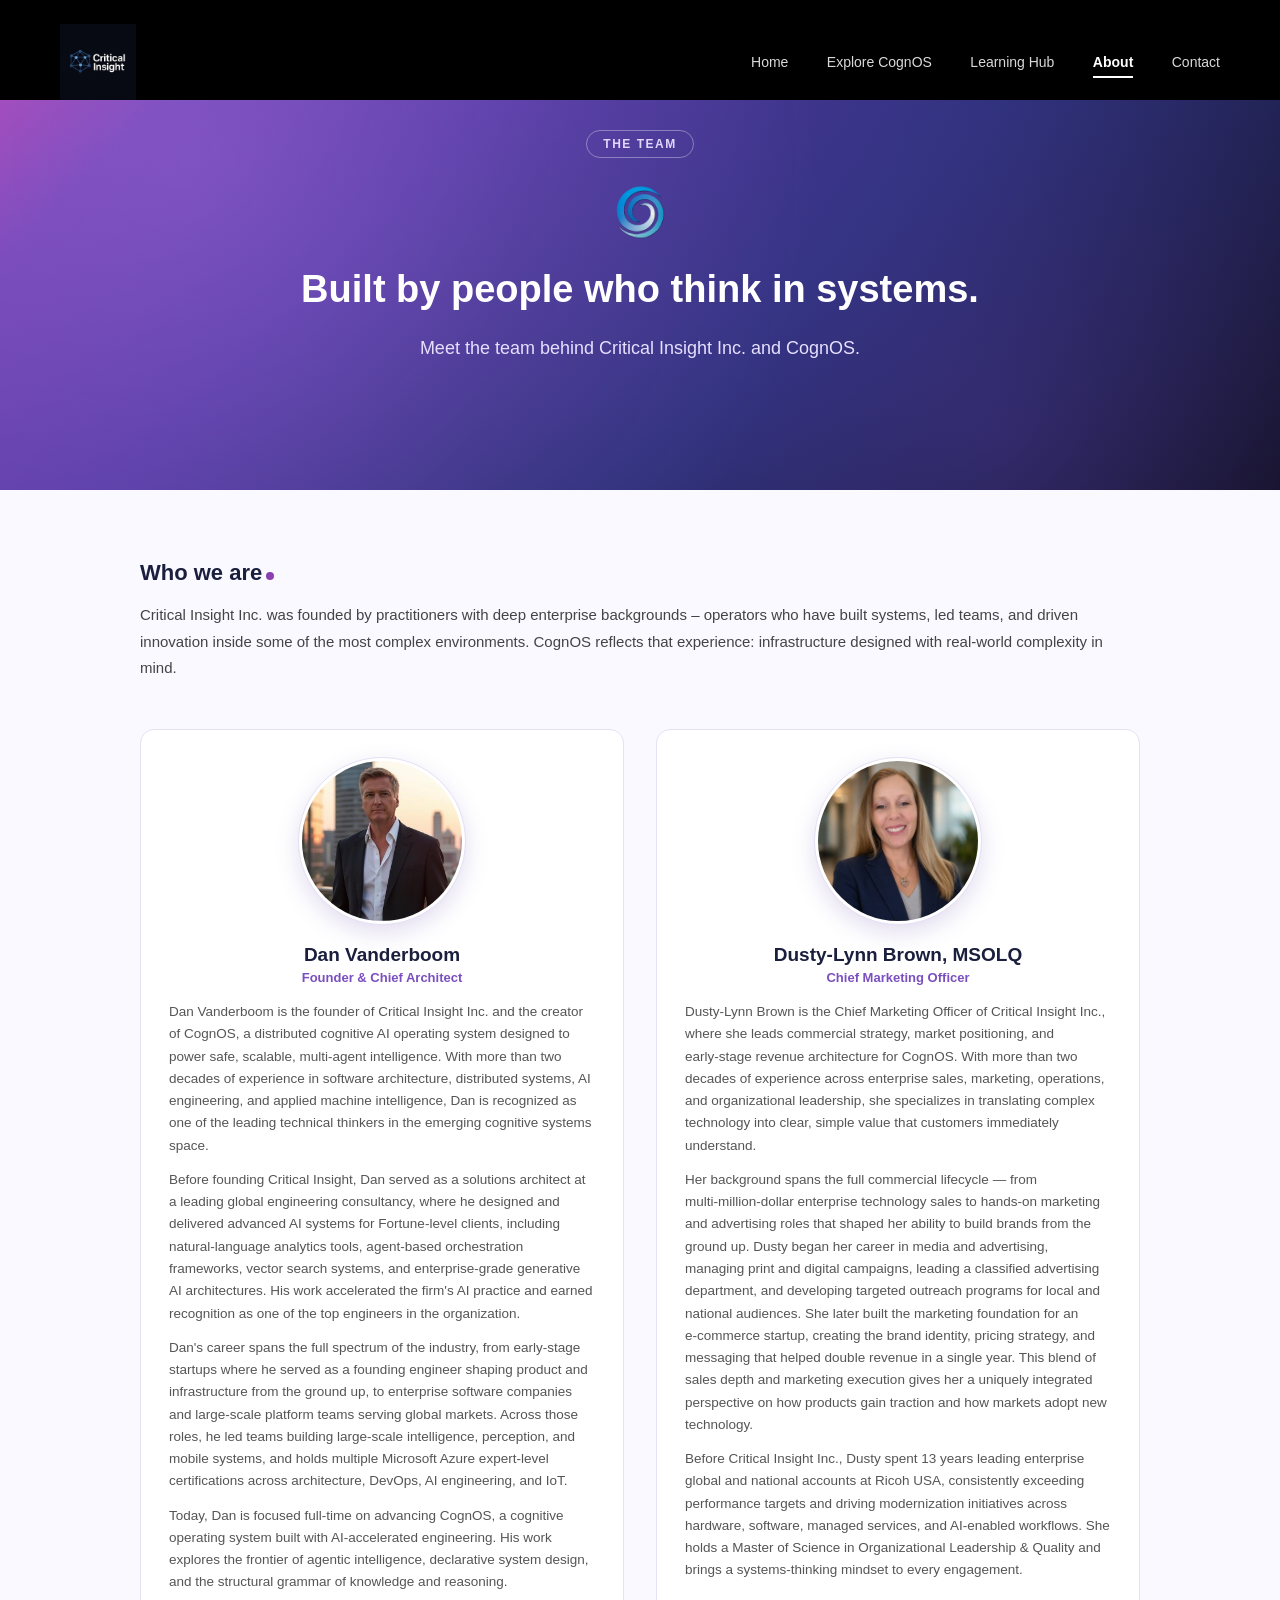
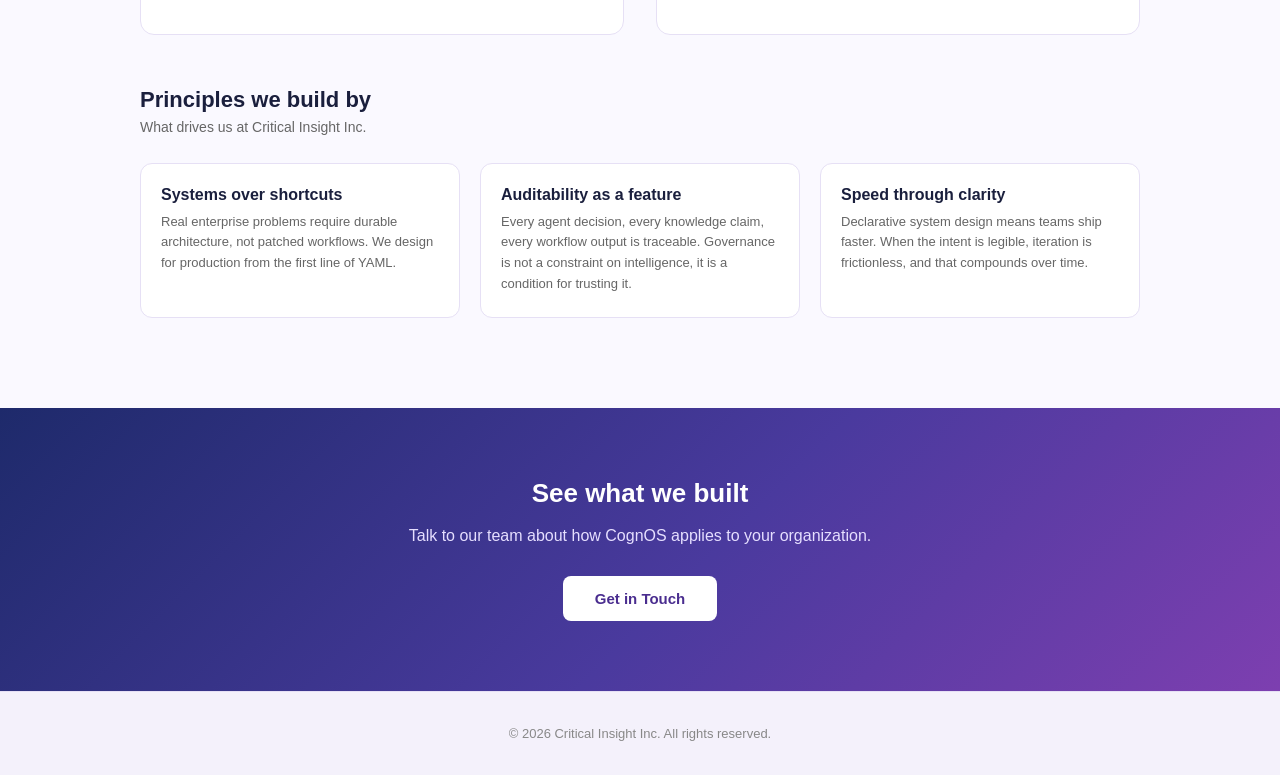
==== about.html @ 3f6e268c "Update about.html" ====
<!DOCTYPE html>
<html>
<head>
  <!-- Google tag (gtag.js) -->
<script async src="https://www.googletagmanager.com/gtag/js?id=G-FMWPZR3SEM"></script>
<script>
  window.dataLayer = window.dataLayer || [];
  function gtag(){dataLayer.push(arguments);}
  gtag('js', new Date());
  gtag('config', 'G-FMWPZR3SEM');
</script>
<meta charset="UTF-8">
<meta name="viewport" content="width=device-width, initial-scale=1.0">
<title>About Us | Critical Insight Inc.</title>
<meta name="description" content="Meet the team behind Critical Insight Inc. and CognOS, the operating system for governed, agentic AI." />
<link rel="canonical" href="https://www.criticalinsight.ai/about.html" />
<meta property="og:title" content="About Us | Critical Insight Inc." />
<meta property="og:description" content="Meet the team behind Critical Insight Inc. and CognOS, the operating system for governed, agentic AI." />
<meta property="og:type" content="website" />
<meta property="og:url" content="https://www.criticalinsight.ai/about.html" />
<meta name="twitter:card" content="summary_large_image" />
<meta property="og:image" content="https://www.criticalinsight.ai/og-image.jpg" />
<meta name="twitter:image" content="https://www.criticalinsight.ai/og-image.jpg" />
<link rel="stylesheet" href="styles.css" />
  <style>
  .hero {
    position: relative;
    padding: 30px 60px 90px;
    background: linear-gradient(135deg, #9a3fae 0%, #6a3fae 10%, #5138a0 30%, #2a2f75 60%, #0d0d1a 100%);
    overflow: hidden;
    color: #fff;
    text-align: center;
  }
  h1 { font-size:38px; line-height:1.25; font-weight:600; max-width:780px; margin:0 auto 20px; position:relative; }
  p.sub { font-size:18px; color:#e6dfff; max-width:620px; margin:0 auto 38px; line-height:1.6; position:relative; }
  @media (max-width: 900px) { .team-grid { grid-template-columns:1fr; } }
  @media (max-width: 900px) { .module-grid { grid-template-columns:1fr; } }
  @media (max-width: 700px) {
    .nav { padding:18px 20px; position:relative; }
    .nav-toggle { display:block; }
    .nav-links {
      display:none; position:absolute; top:56px; left:20px; right:20px;
      background:#1c1440; border:1px solid rgba(255,255,255,0.15); border-radius:10px;
      padding:8px 0; flex-direction:column; z-index:10;
    }
    .nav-links.open { display:flex; }
    .nav-links > a { margin:0; padding:12px 20px; border-bottom:1px solid rgba(255,255,255,0.08); }
    .nav-links > a:last-child { border-bottom:none; }
    .nav-item { display:block; margin-left:0; }
    .nav-item > a { display:block; padding:12px 20px; border-bottom:1px solid rgba(255,255,255,0.08); }
    .nav-dropdown { display:block !important; position:static; margin-top:0; border:none; border-radius:0; background:rgba(255,255,255,0.05); padding:0; }
    .nav-dropdown a { padding-left:36px; font-size:13px; border-bottom:1px solid rgba(255,255,255,0.05); }
    .hero { padding:20px 24px 56px; }
    h1 { font-size:24px; }
    p.sub { font-size:15px; }
    .cards-section { padding:44px 24px; }
    .platform-card { flex-direction:column; align-items:flex-start; }
    .cards-grid { flex-direction:column; }
  }
  </style>
</head>
<body>
  <div class="hero-wrap">
  <div class="nav-strip">
    <div class="nav">
      <div class="nav-left">
        <img src="[data-uri]" alt="Critical Insight Inc.">
      </div>
      <div class="nav-links" id="navLinks">
        <a href="index.html">Home</a>
        <div class="nav-item">
          <a href="CognOS.html">Explore CognOS</a>
          <div class="nav-dropdown">
            <a href="explore_cognos_platform.html">Platform</a>
            <a href="explore_cognos_domains.html">Domains</a>
            <a href="explore_cognos_industries.html">Industries</a>
          </div>
        </div>
        <a href="learning-hub.html">Learning Hub</a>
        <a href="about.html" class="active">About</a>
        <a href="contact.html">Contact</a>
      </div>
      <button class="nav-toggle" id="navToggle" aria-label="Toggle menu">
        <span></span><span></span><span></span>
      </button>
    </div>
  </div>
  <div class="hero">
    <span class="eyebrow">THE TEAM</span>
    <div class="cognos-lockup">
      <img src="[data-uri]" alt="CognOS" >
    </div>
    <h1>Built by people who think in systems.</h1>
    <p class="sub">Meet the team behind Critical Insight Inc. and CognOS.</p>
  </div>
  </div>

  <div class="cards-section">
    <div class="cards-wrap">
      <h2 style="font-size:22px;color:#1a1f3d;margin:0 0 16px;">Who we are<span class="accent-dot"></span></h2>
      <p style="font-size:15px;color:#444;line-height:1.75;margin:0 0 48px;">Critical Insight Inc. was founded by practitioners with deep enterprise backgrounds – operators who have built systems, led teams, and driven innovation inside some of the most complex environments. CognOS reflects that experience: infrastructure designed with real‑world complexity in mind.</p>

      <div class="team-grid">
        <div class="team-card">
          <img class="team-photo" src="[data-uri]" alt="Dan Vanderboom">
          <div class="team-info">
            <h3>Dan Vanderboom</h3>
            <p class="team-role">Founder &amp; Chief Architect</p>
            <p class="team-bio">Dan Vanderboom is the founder of Critical Insight Inc. and the creator of CognOS, a distributed cognitive AI operating system designed to power safe, scalable, multi-agent intelligence. With more than two decades of experience in software architecture, distributed systems, AI engineering, and applied machine intelligence, Dan is recognized as one of the leading technical thinkers in the emerging cognitive systems space.</p>
            <p class="team-bio">Before founding Critical Insight, Dan served as a solutions architect at a leading global engineering consultancy, where he designed and delivered advanced AI systems for Fortune-level clients, including natural-language analytics tools, agent-based orchestration frameworks, vector search systems, and enterprise-grade generative AI architectures. His work accelerated the firm's AI practice and earned recognition as one of the top engineers in the organization.</p>
            <p class="team-bio">Dan's career spans the full spectrum of the industry, from early-stage startups where he served as a founding engineer shaping product and infrastructure from the ground up, to enterprise software companies and large-scale platform teams serving global markets. Across those roles, he led teams building large-scale intelligence, perception, and mobile systems, and holds multiple Microsoft Azure expert-level certifications across architecture, DevOps, AI engineering, and IoT.</p>
            <p class="team-bio">Today, Dan is focused full-time on advancing CognOS, a cognitive operating system built with AI-accelerated engineering. His work explores the frontier of agentic intelligence, declarative system design, and the structural grammar of knowledge and reasoning.</p>
          </div>
        </div>
        <div class="team-card">
          <img class="team-photo" src="[data-uri]" alt="Dusty-Lynn Brown">
          <div class="team-info">
            <h3>Dusty-Lynn Brown, MSOLQ</h3>
            <p class="team-role">Chief Marketing Officer</p>
            <p class="team-bio">Dusty&#8209;Lynn Brown is the Chief Marketing Officer of Critical Insight Inc., where she leads commercial strategy, market positioning, and early&#8209;stage revenue architecture for CognOS. With more than two decades of experience across enterprise sales, marketing, operations, and organizational leadership, she specializes in translating complex technology into clear, simple value that customers immediately understand.</p>
            <p class="team-bio">Her background spans the full commercial lifecycle — from multi&#8209;million&#8209;dollar enterprise technology sales to hands-on marketing and advertising roles that shaped her ability to build brands from the ground up. Dusty began her career in media and advertising, managing print and digital campaigns, leading a classified advertising department, and developing targeted outreach programs for local and national audiences. She later built the marketing foundation for an e&#8209;commerce startup, creating the brand identity, pricing strategy, and messaging that helped double revenue in a single year. This blend of sales depth and marketing execution gives her a uniquely integrated perspective on how products gain traction and how markets adopt new technology.</p>
            <p class="team-bio">Before Critical Insight Inc., Dusty spent 13 years leading enterprise global and national accounts at Ricoh USA, consistently exceeding performance targets and driving modernization initiatives across hardware, software, managed services, and AI&#8209;enabled workflows. She holds a Master of Science in Organizational Leadership &amp; Quality and brings a systems&#8209;thinking mindset to every engagement.</p>
          </div>
        </div>
      </div>

      <h2 style="font-size:22px;color:#1a1f3d;margin:52px 0 6px;">Principles we build by</h2>
      <p style="font-size:14px;color:#666;margin:0 0 28px;">What drives us at Critical Insight Inc.</p>
      <div class="module-grid">
        <div class="module-card"><h3>Systems over shortcuts</h3><p>Real enterprise problems require durable architecture, not patched workflows. We design for production from the first line of YAML.</p></div>
        <div class="module-card"><h3>Auditability as a feature</h3><p>Every agent decision, every knowledge claim, every workflow output is traceable. Governance is not a constraint on intelligence, it is a condition for trusting it.</p></div>
        <div class="module-card"><h3>Speed through clarity</h3><p>Declarative system design means teams ship faster. When the intent is legible, iteration is frictionless, and that compounds over time.</p></div>
      </div>
    </div>
  </div>

  <div class="cta-band">
    <h2>See what we built</h2>
    <p>Talk to our team about how CognOS applies to your organization.</p>
    <a href="contact.html" class="cta-btn">Get in Touch</a>
  </div>

  <div class="footer">
    <p>&copy; 2026 Critical Insight Inc. All rights reserved.</p>
  </div>
  <script src="script.js"></script>
</body>
</html>
---- styles.css ----
/* Critical Insight Inc. — shared site styles */

body { margin:0; font-family: -apple-system, 'Segoe UI', Arial, sans-serif; background:#fff; }

.nav-strip { background: #000000; }

.nav {
    display:flex; align-items:center; justify-content:space-between;
    padding:24px 60px 0; position:relative; z-index:2;
  }

.nav-left img { height:76px; display:block; background:none; border-radius:0; padding:0; }

.nav-links a { color:rgba(255,255,255,0.85); font-size:14px; text-decoration:none; font-weight:500; margin-left:34px; padding:6px 0; }

.nav-links a:first-child { margin-left:0; }

.nav-links a.active { color:#fff; font-weight:600; border-bottom:2px solid #fff; }

.nav-item { position:relative; display:inline-block; margin-left:34px; }

.nav-item > a { color:rgba(255,255,255,0.85); font-size:14px; text-decoration:none; font-weight:500; padding:6px 0; }

.nav-item > a.active { color:#fff; font-weight:600; border-bottom:2px solid #fff; }

.nav-dropdown {
    display:none; position:absolute; top:100%; left:0; margin-top:14px;
    background:#1c1440; border:1px solid rgba(255,255,255,0.15); border-radius:10px;
    min-width:180px; padding:6px 0; z-index:20;
  }

.nav-item:hover .nav-dropdown, .nav-dropdown.force-open { display:block; }

.nav-dropdown a { display:block; margin:0; padding:10px 18px; font-size:13px; font-weight:400; color:rgba(255,255,255,0.85); text-decoration:none; }

.nav-toggle { display:none; background:none; border:none; cursor:pointer; padding:6px; }

.nav-toggle span { display:block; width:22px; height:2px; background:#fff; margin:5px 0; border-radius:2px; }

.hero::before {
    content: "";
    position: absolute; inset: 0;
    background: radial-gradient(circle at 15% 15%, rgba(200,140,255,0.28), transparent 55%),
                radial-gradient(circle at 78% 85%, rgba(120,80,220,0.25), transparent 50%);
  }

.swirl-wrap { position:relative; margin:0 0 26px; display:flex; justify-content:center; }

.swirl-wrap img { height:56px; width:56px; }

.beats { position:relative; margin-bottom:10px; padding-bottom:20px; }

.beat { display:inline-block; background:rgba(255,255,255,0.1); border:1px solid rgba(255,255,255,0.22); border-radius:999px; padding:9px 18px; font-size:13px; margin:0 6px 10px; }

.ctas { position:relative; }

.body-section { padding:70px 60px; }

.body-section h2 { font-size:26px; color:#1a1f3d; margin-bottom:16px; }

.body-section p { color:#555; line-height:1.6; }

.accent-dot { display:inline-block; width:8px; height:8px; border-radius:50%; background:linear-gradient(135deg,#7d3fb0,#9a3fae); margin:0 4px; }

.capabilities { padding:20px 60px 80px; text-align:center; background:#faf9ff; }

.cap-eyebrow {
    display:inline-block; font-size:12px; letter-spacing:1.5px; font-weight:600;
    padding:6px 16px; border:1px solid #c9b8ef; border-radius:999px;
    color:#6a3fb0; margin-bottom:18px;
  }

.capabilities h2 { font-size:26px; color:#1a1f3d; margin-bottom:44px; }

.cap-grid { max-width:1000px; margin:0 auto; display:flex; flex-wrap:wrap; justify-content:space-between; }

.cap-card { width:31%; margin-bottom:24px; box-sizing:border-box; background:#fff; border:1px solid #e6e0f5; border-radius:12px; padding:22px; text-align:left; }

.cap-icon { width:56px; height:56px; border-radius:12px; overflow:hidden; margin-bottom:14px; background:linear-gradient(135deg,#5138a0,#9a3fae); display:flex; align-items:center; justify-content:center; }

.cap-icon svg { width:70%; height:70%; }

.cap-card h3 { font-size:15px; color:#1a1f3d; margin:0 0 8px; }

.cap-card p { font-size:13px; color:#666; line-height:1.5; margin:0; }

.closing {
    padding:70px 60px; text-align:center; color:#fff;
    background: linear-gradient(135deg, #171a35 0%, #2a2f75 28%, #5138a0 55%, #7d3fb0 78%, #9a3fae 100%);
  }

.closing h2 { font-size:28px; font-weight:600; margin:0 0 12px; }

.closing p { font-size:16px; color:#e6dfff; margin:0 0 28px; }

.closing-inner { max-width:720px; margin:0 auto; display:flex; gap:20px; justify-content:center; }

.link-card {
    flex:1; max-width:280px; text-decoration:none;
    background:#fff; border:1px solid #e6e0f5; border-radius:12px; padding:26px 20px;
    box-shadow:0 4px 18px rgba(0,0,0,0.12);
  }

.link-card-title { font-size:17px; font-weight:600; color:#1a1f3d; margin-bottom:6px; }

.link-card-sub { font-size:13px; color:#7a4fc0; font-weight:500; }

.footer { padding:34px 60px; text-align:center; background:#f4f1fb; border-top:1px solid #e6e0f5; }

.footer p { font-size:13px; color:#888; margin:0; }

.nav-links > a { color:rgba(255,255,255,0.85); font-size:14px; text-decoration:none; font-weight:500; margin-left:34px; padding:6px 0; }

.nav-links > a:first-child { margin-left:0; }

.nav-links > a.active { color:#fff; font-weight:600; border-bottom:2px solid #fff; }

.cognos-lockup { position:relative; margin:0 0 26px; display:flex; justify-content:center; }

.cognos-lockup img { height:56px; width:56px; }

.cards-section { padding:70px 60px 90px; background:#faf9ff; }

.module-grid { display:grid; grid-template-columns:repeat(3, 1fr); gap:20px; }

.team-grid { display:grid; grid-template-columns:1fr 1fr; gap:32px; }

.team-card { background:#fff; border:1px solid #e6e0f5; border-radius:14px; padding:28px; text-align:center; }

.team-photo { width:160px; height:160px; border-radius:50%; object-fit:cover; margin:0 auto 20px; display:block; box-shadow:0 8px 24px rgba(81,56,160,0.18); border:3px solid #fff; outline:1px solid #e6e0f5; }

.team-info h3 { font-size:19px; color:#1a1f3d; margin:0 0 4px; }

.team-role { font-size:13px; color:#7a4fc0; font-weight:600; margin:0 0 16px; }

.team-bio { font-size:13.5px; color:#555; line-height:1.65; margin:0 0 12px; text-align:left; }

.module-card { background:#fff; border:1px solid #e6e0f5; border-radius:12px; padding:22px 20px; }

.module-card h3 { font-size:16px; color:#1a1f3d; margin:0 0 8px; }

.module-card p { font-size:13px; color:#666; line-height:1.6; margin:0; }

.cards-wrap { max-width:1000px; margin:0 auto; }

.platform-card {
    display:flex; align-items:center; gap:28px;
    background:linear-gradient(135deg, #fbf9ff 0%, #f3edfc 100%);
    border:1.5px solid #b98ef0; border-radius:14px;
    box-shadow:0 4px 18px rgba(122,79,192,0.18);
    padding:32px; text-align:left; text-decoration:none; margin-bottom:24px;
  }

.platform-card .icon-badge { flex-shrink:0; width:64px; height:64px; border-radius:14px; overflow:hidden; background:linear-gradient(135deg,#5138a0,#9a3fae); display:flex; align-items:center; justify-content:center; }

.platform-card .icon-badge svg { width:70%; height:70%; }

.platform-card-body h3 { font-size:20px; color:#1a1f3d; margin:0 0 8px; }

.platform-card-body p { font-size:14px; color:#666; line-height:1.6; margin:0 0 10px; }

.platform-card-body .link { font-size:14px; color:#7a4fc0; font-weight:600; }

.cards-grid { display:flex; gap:24px; }

.explore-card {
    flex:1; background:#fff; border:1px solid #e6e0f5; border-radius:14px;
    padding:28px 24px; text-align:left; text-decoration:none; display:block;
  }

.explore-card .icon-badge { width:48px; height:48px; border-radius:12px; overflow:hidden; margin-bottom:18px; background:linear-gradient(135deg,#5138a0,#9a3fae); display:flex; align-items:center; justify-content:center; }

.explore-card .icon-badge svg { width:70%; height:70%; }

.explore-card h3 { font-size:18px; color:#1a1f3d; margin:0 0 10px; }

.explore-card p { font-size:14px; color:#666; line-height:1.6; margin:0 0 14px; }

.explore-card .link { font-size:14px; color:#7a4fc0; font-weight:600; }

.cta-band {
    padding:70px 60px; text-align:center;
    background: linear-gradient(135deg, #1e2a6b 0%, #4a3a9e 55%, #7d3fb0 100%);
    color:#fff;
  }

.cta-band h2 { font-size:26px; margin:0 0 14px; }

.cta-band p { font-size:16px; color:#e6dfff; max-width:520px; margin:0 auto 28px; line-height:1.6; }

.cta-btn { display:inline-block; background:#fff; color:#4a2d8f; font-weight:600; padding:14px 32px; border-radius:8px; font-size:15px; text-decoration:none; }

.contact-btn:hover { background:#f0ebfb; }

.contact-btn__icon { display:inline-flex; align-items:center; justify-content:center; width:22px; height:22px; border-radius:50%; background:linear-gradient(135deg,#5138a0,#9a3fae); color:#fff; font-size:12px; font-weight:700; flex-shrink:0; }

.screenshot-grid { display:grid; grid-template-columns:repeat(3, 1fr); gap:20px; }

.screenshot-card { margin:0; background:#fff; border:1px solid #e6e0f5; border-radius:12px; overflow:hidden; min-width:0; }

.screenshot-card img { display:block; width:100%; height:200px; object-fit:cover; border-bottom:1px solid #e6e0f5; cursor:zoom-in; }

.screenshot-card figcaption { padding:14px 16px; font-size:13px; color:#555; line-height:1.5; }

.lightbox-overlay {
    display:none; position:fixed; inset:0; z-index:1000;
    background:rgba(10,10,20,0.85);
    align-items:center; justify-content:center;
    cursor:zoom-out; padding:24px;
  }

.lightbox-overlay.open { display:flex; }

.lightbox-overlay img { max-width:min(1100px, 100%); max-height:90vh; border-radius:8px; box-shadow:0 20px 60px rgba(0,0,0,0.5); }

.module-icon { width:56px; height:56px; border-radius:12px; overflow:hidden; background:linear-gradient(135deg,#5138a0,#9a3fae); margin-bottom:14px; display:flex; align-items:center; justify-content:center; }

.module-icon svg { width:70%; height:70%; }

.nav-dropdown a.active { color:#fff; font-weight:600; background:rgba(255,255,255,0.08); }

.domain-grid { display:flex; flex-wrap:wrap; gap:24px; margin-bottom:20px; }

.flip-inner { position:relative; width:100%; height:100%; transition:transform 0.6s; transform-style:preserve-3d; }

.flip-outer.flipped .flip-inner { transform:rotateY(180deg); }

.flip-front, .flip-back { position:absolute; inset:0; backface-visibility:hidden; border-radius:14px; padding:24px; box-sizing:border-box; }

.flip-front { background:#fff; border:1px solid #e6e0f5; }

.flip-back { background:linear-gradient(135deg,#2a2f75,#7d3fb0); color:#fff; transform:rotateY(180deg); overflow-y:auto; scrollbar-width:thin; }

.domain-card .icon-badge { width:56px; height:56px; border-radius:12px; overflow:hidden; margin-bottom:18px; background:linear-gradient(135deg,#5138a0,#9a3fae); display:flex; align-items:center; justify-content:center; }

.domain-card .icon-badge svg { width:70%; height:70%; }

.domain-card h3 { font-size:18px; color:#1a1f3d; margin:0 0 10px; }

.domain-card p { font-size:14px; color:#666; line-height:1.6; margin:0 0 14px; }

.domain-card .link { font-size:14px; color:#7a4fc0; font-weight:600; }

.flip-back h4 { font-size:15px; margin:0 0 10px; }

.flip-back ul { margin:0; padding-left:18px; font-size:12.5px; line-height:1.55; }

.flip-back li { margin-bottom:8px; }

.flip-spacer { flex:0 1 calc(33.333% - 16px); min-width:260px; visibility:hidden; }

.eyebrow { display:inline-block; font-size:12px; letter-spacing:1.5px; font-weight:600; padding:6px 16px; border:1px solid rgba(255,255,255,0.35); border-radius:999px; color:#e2d6ff; margin-bottom:26px; position:relative; }
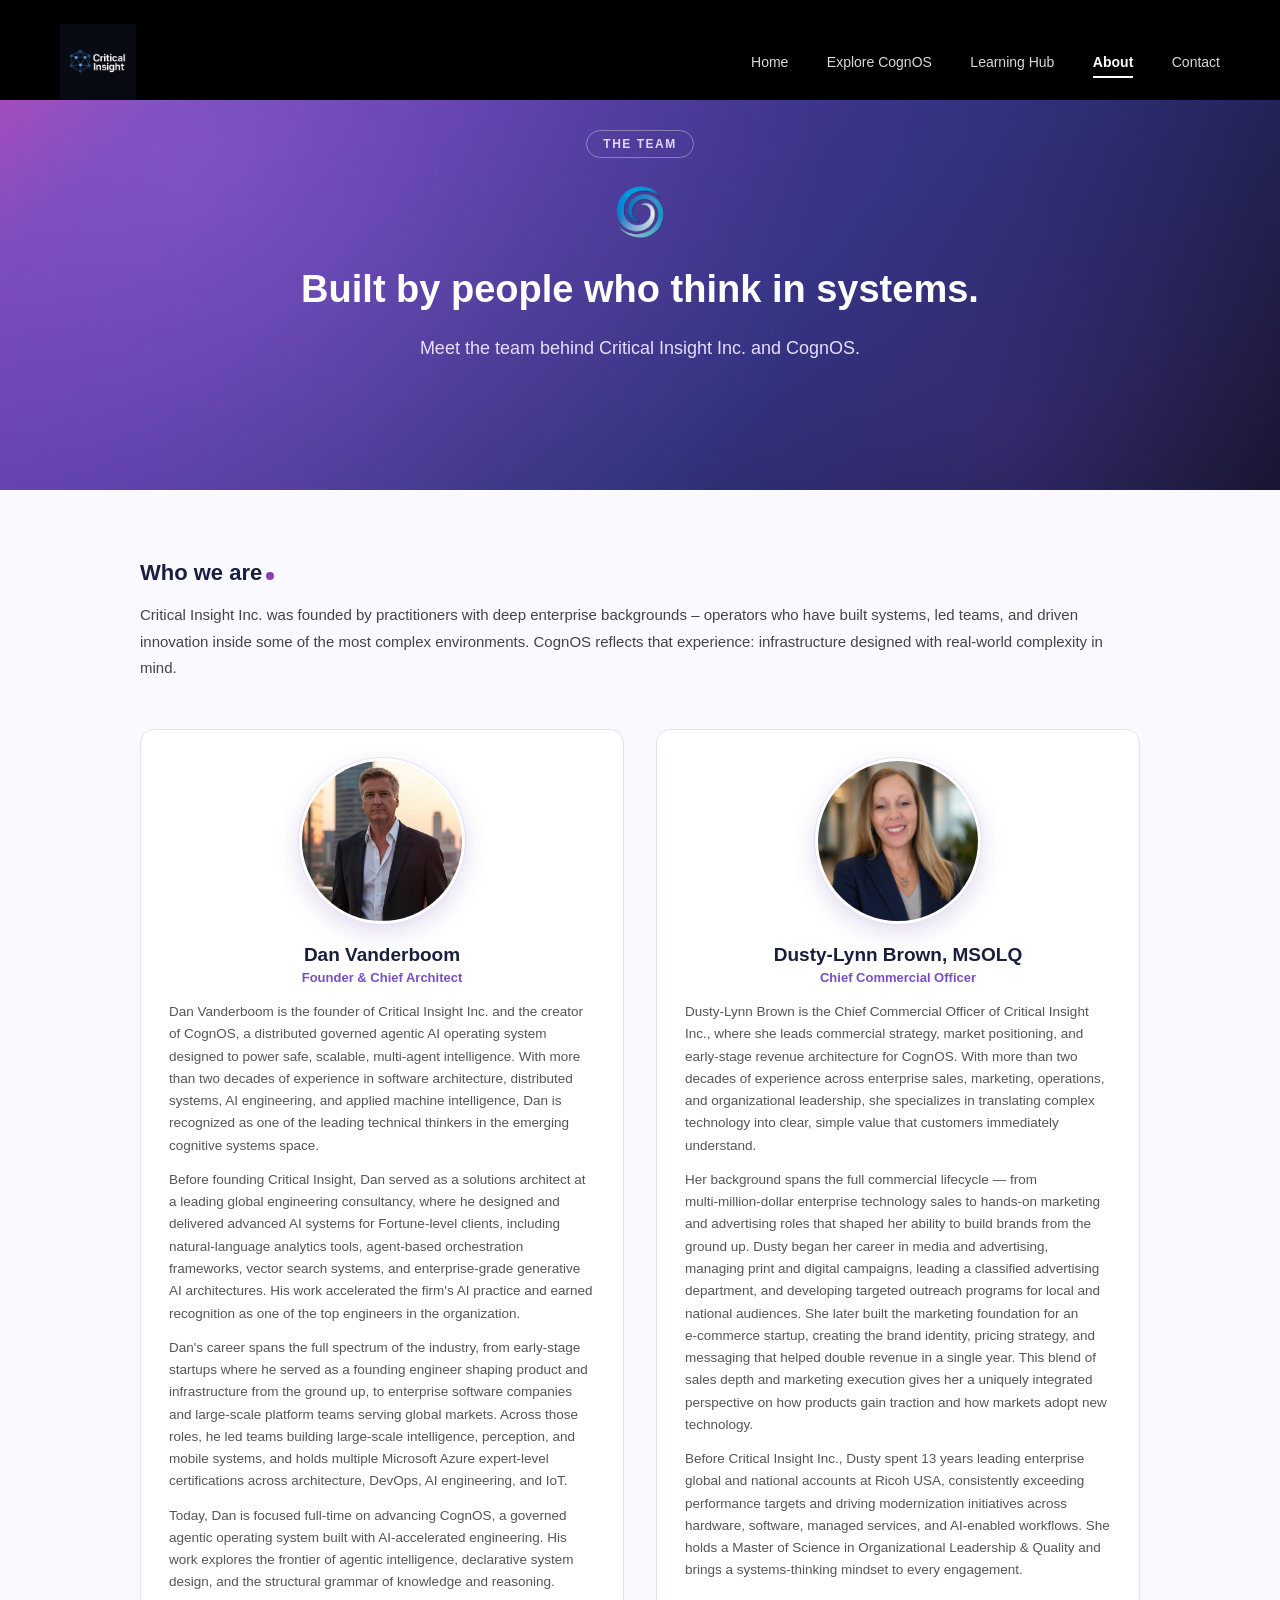
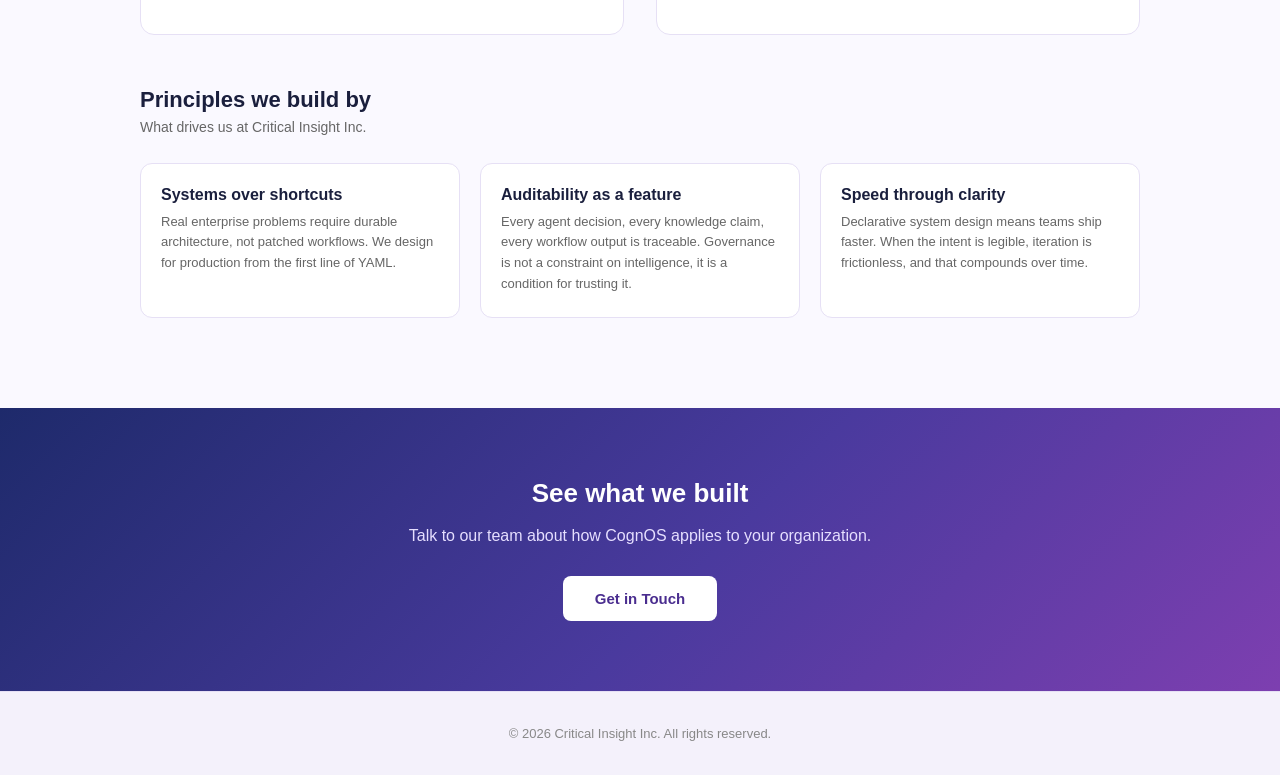
==== commit 02c21a54: "Add files via upload" ====
--- a/about.html
+++ b/about.html
@@ -106,18 +106,18 @@
           <div class="team-info">
             <h3>Dan Vanderboom</h3>
             <p class="team-role">Founder &amp; Chief Architect</p>
-            <p class="team-bio">Dan Vanderboom is the founder of Critical Insight Inc. and the creator of CognOS, a distributed cognitive AI operating system designed to power safe, scalable, multi-agent intelligence. With more than two decades of experience in software architecture, distributed systems, AI engineering, and applied machine intelligence, Dan is recognized as one of the leading technical thinkers in the emerging cognitive systems space.</p>
+            <p class="team-bio">Dan Vanderboom is the founder of Critical Insight Inc. and the creator of CognOS, a distributed governed agentic AI operating system designed to power safe, scalable, multi-agent intelligence. With more than two decades of experience in software architecture, distributed systems, AI engineering, and applied machine intelligence, Dan is recognized as one of the leading technical thinkers in the emerging cognitive systems space.</p>
             <p class="team-bio">Before founding Critical Insight, Dan served as a solutions architect at a leading global engineering consultancy, where he designed and delivered advanced AI systems for Fortune-level clients, including natural-language analytics tools, agent-based orchestration frameworks, vector search systems, and enterprise-grade generative AI architectures. His work accelerated the firm's AI practice and earned recognition as one of the top engineers in the organization.</p>
             <p class="team-bio">Dan's career spans the full spectrum of the industry, from early-stage startups where he served as a founding engineer shaping product and infrastructure from the ground up, to enterprise software companies and large-scale platform teams serving global markets. Across those roles, he led teams building large-scale intelligence, perception, and mobile systems, and holds multiple Microsoft Azure expert-level certifications across architecture, DevOps, AI engineering, and IoT.</p>
-            <p class="team-bio">Today, Dan is focused full-time on advancing CognOS, a cognitive operating system built with AI-accelerated engineering. His work explores the frontier of agentic intelligence, declarative system design, and the structural grammar of knowledge and reasoning.</p>
+            <p class="team-bio">Today, Dan is focused full-time on advancing CognOS, a governed agentic operating system built with AI-accelerated engineering. His work explores the frontier of agentic intelligence, declarative system design, and the structural grammar of knowledge and reasoning.</p>
           </div>
         </div>
         <div class="team-card">
           <img class="team-photo" src="[data-uri]" alt="Dusty-Lynn Brown">
           <div class="team-info">
             <h3>Dusty-Lynn Brown, MSOLQ</h3>
-            <p class="team-role">Chief Marketing Officer</p>
-            <p class="team-bio">Dusty&#8209;Lynn Brown is the Chief Marketing Officer of Critical Insight Inc., where she leads commercial strategy, market positioning, and early&#8209;stage revenue architecture for CognOS. With more than two decades of experience across enterprise sales, marketing, operations, and organizational leadership, she specializes in translating complex technology into clear, simple value that customers immediately understand.</p>
+            <p class="team-role">Chief Commercial Officer</p>
+            <p class="team-bio">Dusty&#8209;Lynn Brown is the Chief Commercial Officer of Critical Insight Inc., where she leads commercial strategy, market positioning, and early&#8209;stage revenue architecture for CognOS. With more than two decades of experience across enterprise sales, marketing, operations, and organizational leadership, she specializes in translating complex technology into clear, simple value that customers immediately understand.</p>
             <p class="team-bio">Her background spans the full commercial lifecycle — from multi&#8209;million&#8209;dollar enterprise technology sales to hands-on marketing and advertising roles that shaped her ability to build brands from the ground up. Dusty began her career in media and advertising, managing print and digital campaigns, leading a classified advertising department, and developing targeted outreach programs for local and national audiences. She later built the marketing foundation for an e&#8209;commerce startup, creating the brand identity, pricing strategy, and messaging that helped double revenue in a single year. This blend of sales depth and marketing execution gives her a uniquely integrated perspective on how products gain traction and how markets adopt new technology.</p>
             <p class="team-bio">Before Critical Insight Inc., Dusty spent 13 years leading enterprise global and national accounts at Ricoh USA, consistently exceeding performance targets and driving modernization initiatives across hardware, software, managed services, and AI&#8209;enabled workflows. She holds a Master of Science in Organizational Leadership &amp; Quality and brings a systems&#8209;thinking mindset to every engagement.</p>
           </div>
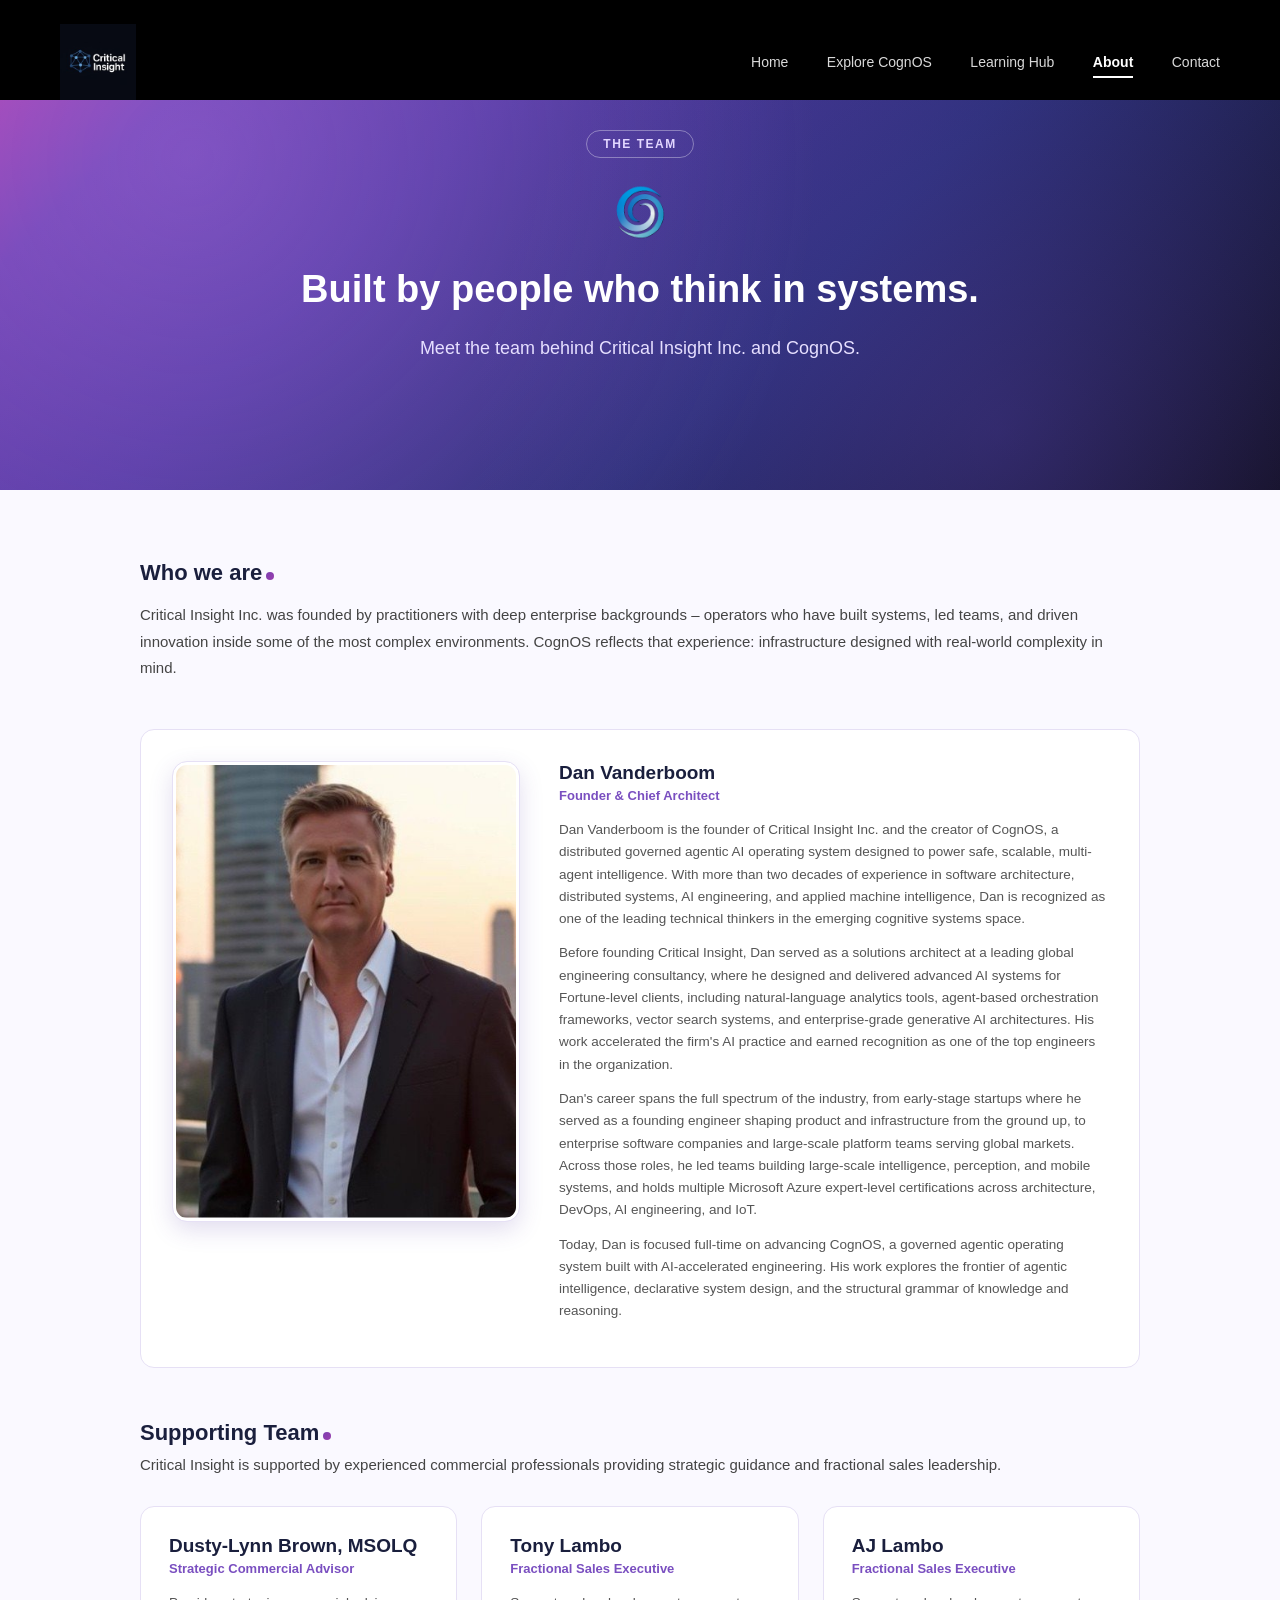
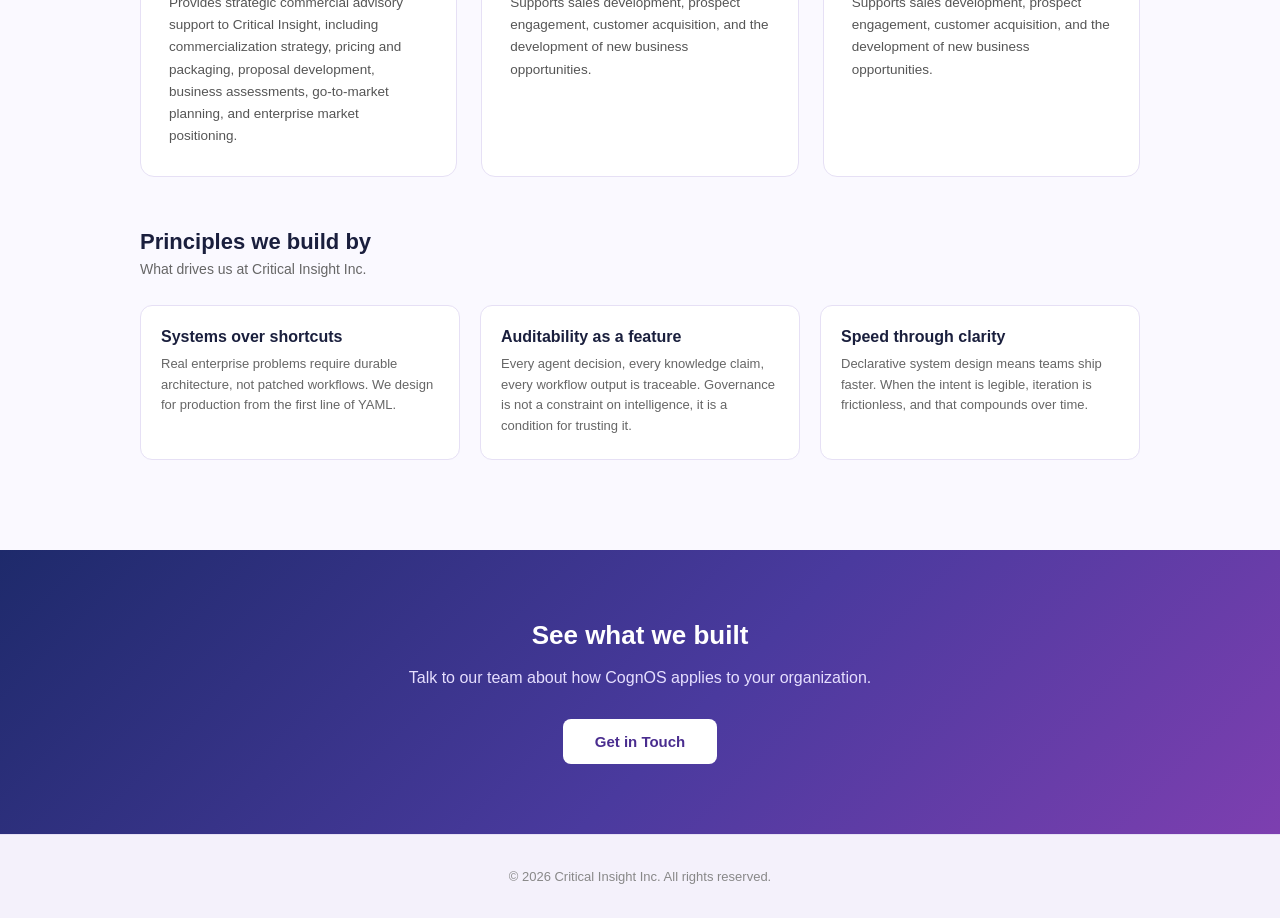
==== commit 0cc81780: "Add files via upload" ====
--- a/about.html
+++ b/about.html
@@ -57,6 +57,23 @@
     .platform-card { flex-direction:column; align-items:flex-start; }
     .cards-grid { flex-direction:column; }
   }
+    
+    .lead-grid { display:block !important; grid-template-columns:none !important; }
+    .lead-card { display:flex !important; flex-direction:row; align-items:flex-start; gap:40px; width:100%; box-sizing:border-box; text-align:left; padding:32px; }
+    .lead-card .team-photo { width:340px; max-width:38%; height:auto; aspect-ratio:3/4; object-fit:cover; object-position:top center; flex-shrink:0; border-radius:14px; margin:0; }
+    .lead-card .team-info { flex:1; min-width:0; text-align:left; }
+    .lead-card .team-info h3, .lead-card .team-role { text-align:left; }
+    .support-grid { display:grid; grid-template-columns:repeat(3,1fr); gap:24px; }
+    .support-card { background:#fff; border:1px solid #e6e0f5; border-radius:14px; padding:28px; box-sizing:border-box; text-align:left; }
+    .support-card h3 { font-size:19px; color:#1a1f3d; margin:0 0 4px; }
+    .support-role { font-size:13px; font-weight:600; color:#7a4fc0; margin:0 0 16px; }
+    .support-bio { font-size:13.5px; color:#555; line-height:1.65; margin:0; }
+    @media (max-width: 900px) {
+      .lead-card { flex-direction:column; gap:20px; padding:24px; }
+      .lead-card .team-photo { width:100%; max-width:100%; aspect-ratio:4/5; max-height:420px; margin:0; }
+      .support-grid { grid-template-columns:1fr; }
+    }
+    .nav-strip { position:relative; z-index:100; }
   </style>
 </head>
 <body>
@@ -71,12 +88,16 @@
         <div class="nav-item">
           <a href="CognOS.html">Explore CognOS</a>
           <div class="nav-dropdown">
-            <a href="explore_cognos_platform.html">Platform</a>
             <a href="explore_cognos_domains.html">Domains</a>
             <a href="explore_cognos_industries.html">Industries</a>
           </div>
         </div>
-        <a href="learning-hub.html">Learning Hub</a>
+        <div class="nav-item">
+          <a href="learning-hub.html">Learning Hub</a>
+          <div class="nav-dropdown">
+            <a href="security.html">Security</a>
+          </div>
+        </div>
         <a href="about.html" class="active">About</a>
         <a href="contact.html">Contact</a>
       </div>
@@ -100,8 +121,8 @@
       <h2 style="font-size:22px;color:#1a1f3d;margin:0 0 16px;">Who we are<span class="accent-dot"></span></h2>
       <p style="font-size:15px;color:#444;line-height:1.75;margin:0 0 48px;">Critical Insight Inc. was founded by practitioners with deep enterprise backgrounds – operators who have built systems, led teams, and driven innovation inside some of the most complex environments. CognOS reflects that experience: infrastructure designed with real‑world complexity in mind.</p>
 
-      <div class="team-grid">
-        <div class="team-card">
+      <div class="team-grid lead-grid">
+          <div class="team-card lead-card">
           <img class="team-photo" src="[data-uri]" alt="Dan Vanderboom">
           <div class="team-info">
             <h3>Dan Vanderboom</h3>
@@ -112,17 +133,28 @@
             <p class="team-bio">Today, Dan is focused full-time on advancing CognOS, a governed agentic operating system built with AI-accelerated engineering. His work explores the frontier of agentic intelligence, declarative system design, and the structural grammar of knowledge and reasoning.</p>
           </div>
         </div>
-        <div class="team-card">
-          <img class="team-photo" src="[data-uri]" alt="Dusty-Lynn Brown">
-          <div class="team-info">
-            <h3>Dusty-Lynn Brown, MSOLQ</h3>
-            <p class="team-role">Chief Commercial Officer</p>
-            <p class="team-bio">Dusty&#8209;Lynn Brown is the Chief Commercial Officer of Critical Insight Inc., where she leads commercial strategy, market positioning, and early&#8209;stage revenue architecture for CognOS. With more than two decades of experience across enterprise sales, marketing, operations, and organizational leadership, she specializes in translating complex technology into clear, simple value that customers immediately understand.</p>
-            <p class="team-bio">Her background spans the full commercial lifecycle — from multi&#8209;million&#8209;dollar enterprise technology sales to hands-on marketing and advertising roles that shaped her ability to build brands from the ground up. Dusty began her career in media and advertising, managing print and digital campaigns, leading a classified advertising department, and developing targeted outreach programs for local and national audiences. She later built the marketing foundation for an e&#8209;commerce startup, creating the brand identity, pricing strategy, and messaging that helped double revenue in a single year. This blend of sales depth and marketing execution gives her a uniquely integrated perspective on how products gain traction and how markets adopt new technology.</p>
-            <p class="team-bio">Before Critical Insight Inc., Dusty spent 13 years leading enterprise global and national accounts at Ricoh USA, consistently exceeding performance targets and driving modernization initiatives across hardware, software, managed services, and AI&#8209;enabled workflows. She holds a Master of Science in Organizational Leadership &amp; Quality and brings a systems&#8209;thinking mindset to every engagement.</p>
-          </div>
+      </div>
+
+      <h2 style="font-size:22px;color:#1a1f3d;margin:52px 0 6px;">Supporting Team<span class="accent-dot"></span></h2>
+      <p style="font-size:15px;color:#444;line-height:1.75;margin:0 0 28px;">Critical Insight is supported by experienced commercial professionals providing strategic guidance and fractional sales leadership.</p>
+      <div class="support-grid">
+        <div class="support-card">
+          <h3>Dusty-Lynn Brown, MSOLQ</h3>
+          <p class="support-role">Strategic Commercial Advisor</p>
+          <p class="support-bio">Provides strategic commercial advisory support to Critical Insight, including commercialization strategy, pricing and packaging, proposal development, business assessments, go-to-market planning, and enterprise market positioning.</p>
+        </div>
+        <div class="support-card">
+          <h3>Tony Lambo</h3>
+          <p class="support-role">Fractional Sales Executive</p>
+          <p class="support-bio">Supports sales development, prospect engagement, customer acquisition, and the development of new business opportunities.</p>
+        </div>
+        <div class="support-card">
+          <h3>AJ Lambo</h3>
+          <p class="support-role">Fractional Sales Executive</p>
+          <p class="support-bio">Supports sales development, prospect engagement, customer acquisition, and the development of new business opportunities.</p>
         </div>
       </div>
+
 
       <h2 style="font-size:22px;color:#1a1f3d;margin:52px 0 6px;">Principles we build by</h2>
       <p style="font-size:14px;color:#666;margin:0 0 28px;">What drives us at Critical Insight Inc.</p>
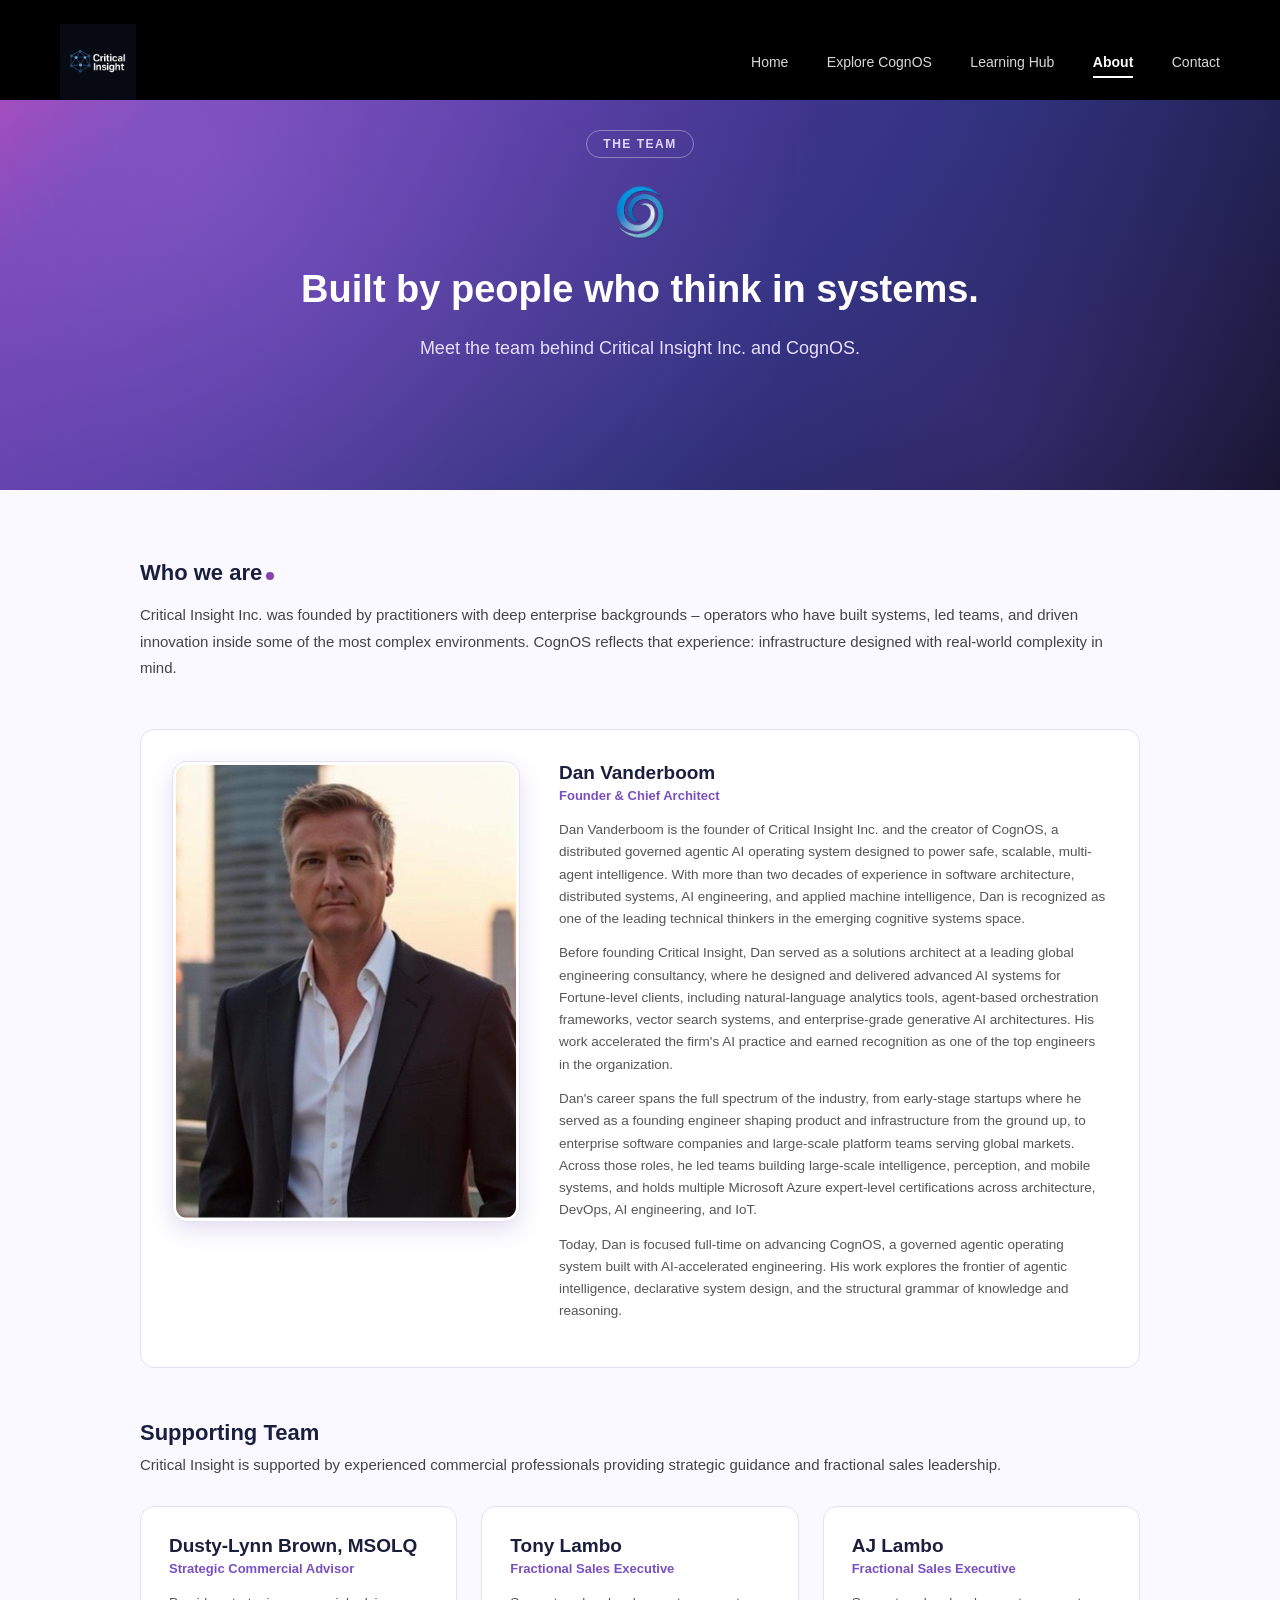
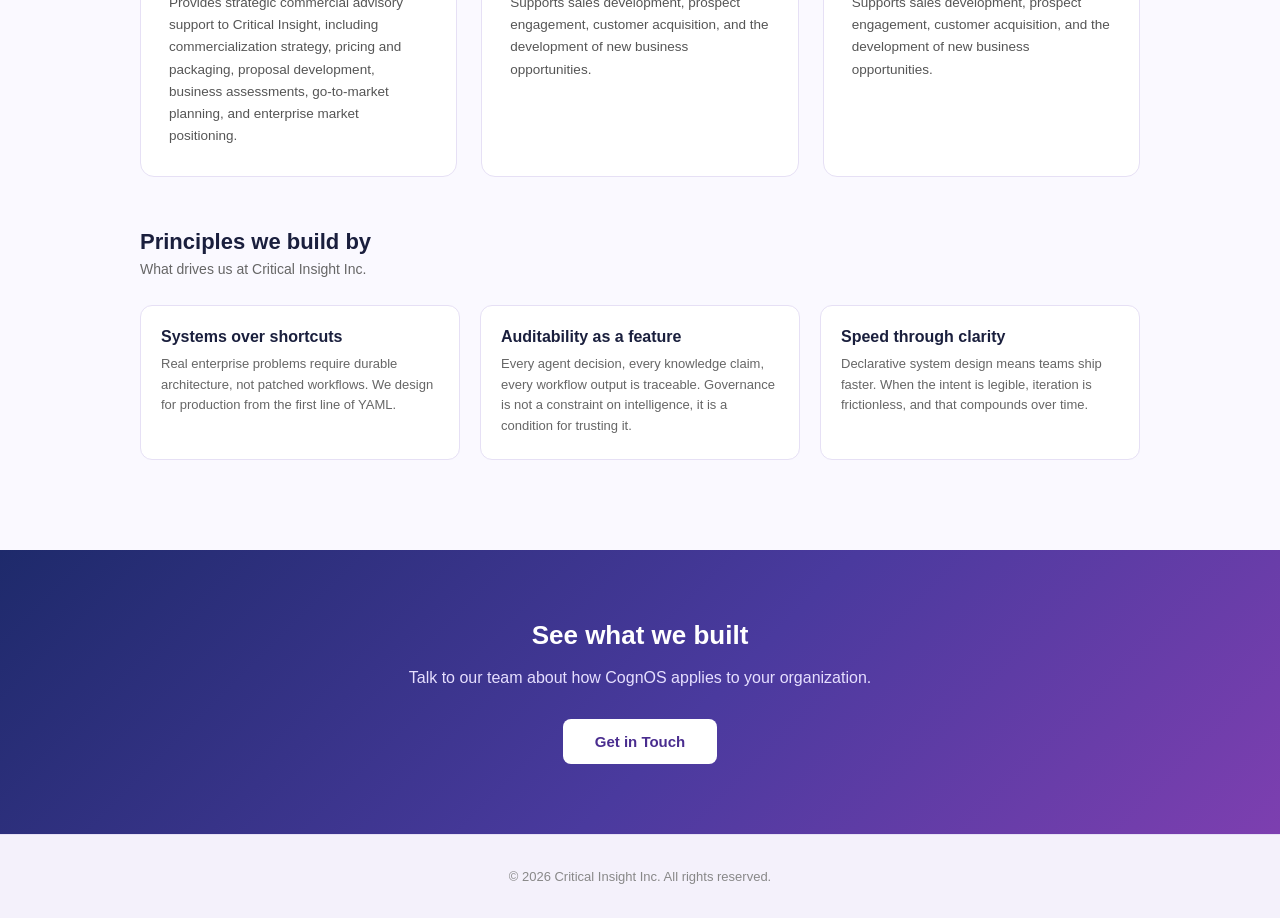
==== commit 5d771905: "Add files via upload" ====
--- a/about.html
+++ b/about.html
@@ -135,7 +135,7 @@
         </div>
       </div>
 
-      <h2 style="font-size:22px;color:#1a1f3d;margin:52px 0 6px;">Supporting Team<span class="accent-dot"></span></h2>
+      <h2 style="font-size:22px;color:#1a1f3d;margin:52px 0 6px;">Supporting Team</h2>
       <p style="font-size:15px;color:#444;line-height:1.75;margin:0 0 28px;">Critical Insight is supported by experienced commercial professionals providing strategic guidance and fractional sales leadership.</p>
       <div class="support-grid">
         <div class="support-card">
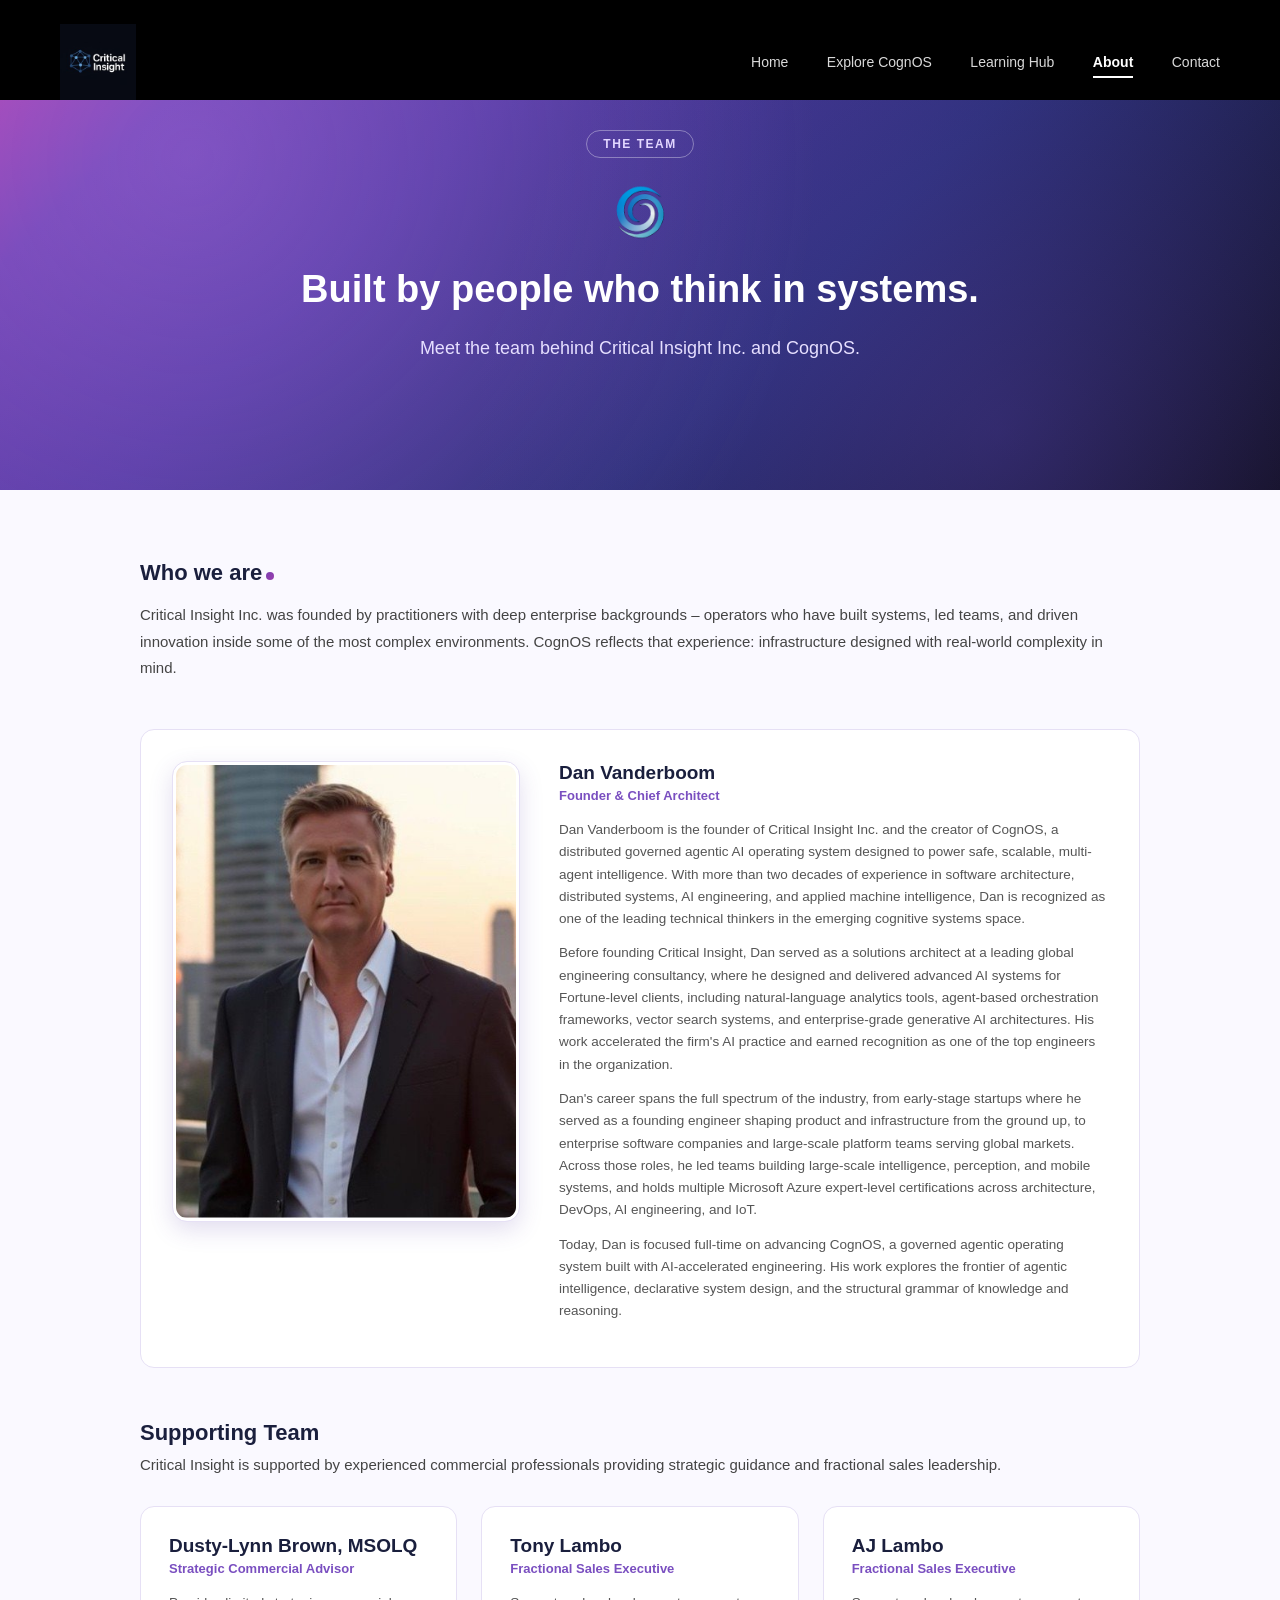
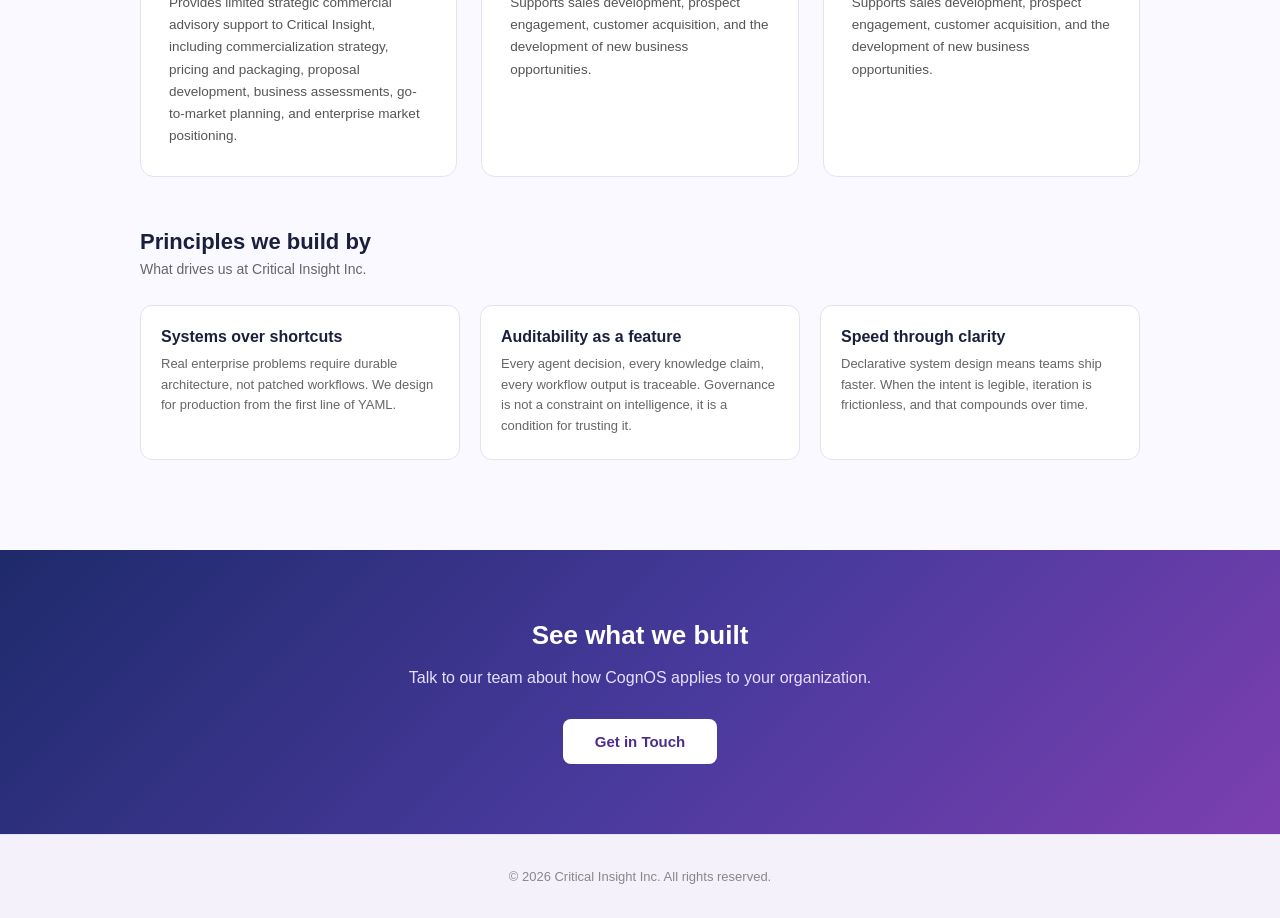
==== commit b7ad2023: "Update about.html" ====
--- a/about.html
+++ b/about.html
@@ -141,7 +141,7 @@
         <div class="support-card">
           <h3>Dusty-Lynn Brown, MSOLQ</h3>
           <p class="support-role">Strategic Commercial Advisor</p>
-          <p class="support-bio">Provides strategic commercial advisory support to Critical Insight, including commercialization strategy, pricing and packaging, proposal development, business assessments, go-to-market planning, and enterprise market positioning.</p>
+          <p class="support-bio">Provides limited strategic commercial advisory support to Critical Insight, including commercialization strategy, pricing and packaging, proposal development, business assessments, go-to-market planning, and enterprise market positioning.</p>
         </div>
         <div class="support-card">
           <h3>Tony Lambo</h3>
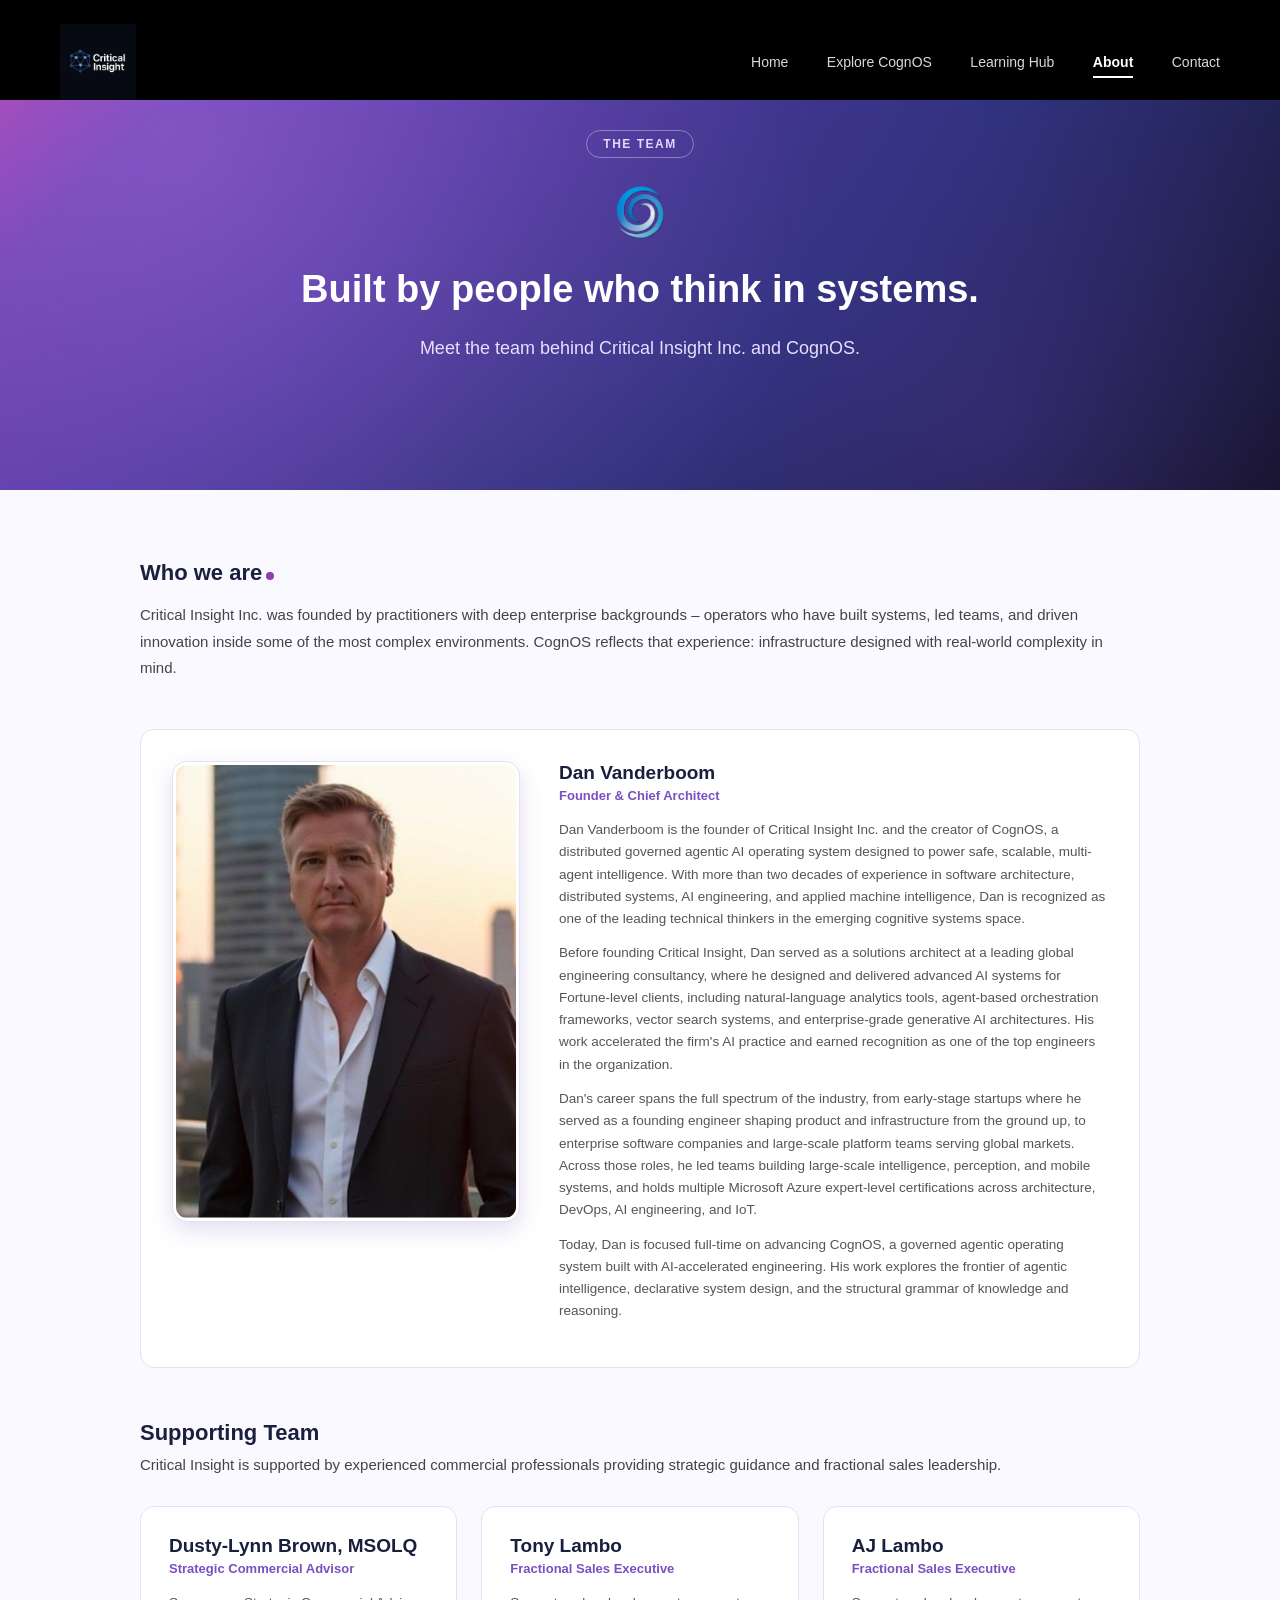
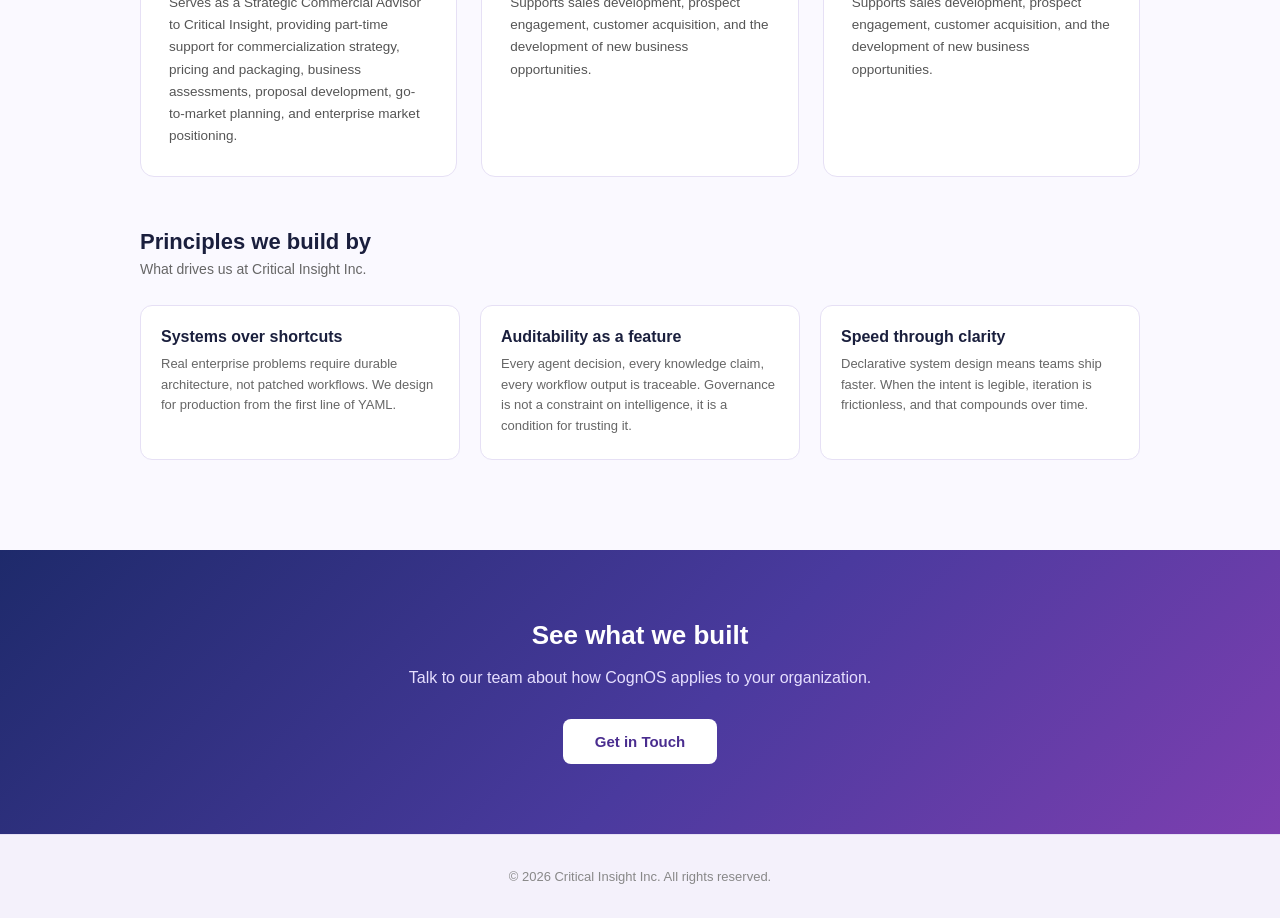
==== commit d4e5724b: "Update about.html" ====
--- a/about.html
+++ b/about.html
@@ -141,7 +141,7 @@
         <div class="support-card">
           <h3>Dusty-Lynn Brown, MSOLQ</h3>
           <p class="support-role">Strategic Commercial Advisor</p>
-          <p class="support-bio">Provides limited strategic commercial advisory support to Critical Insight, including commercialization strategy, pricing and packaging, proposal development, business assessments, go-to-market planning, and enterprise market positioning.</p>
+          <p class="support-bio">Serves as a Strategic Commercial Advisor to Critical Insight, providing part-time support for commercialization strategy, pricing and packaging, business assessments, proposal development, go-to-market planning, and enterprise market positioning.</p>
         </div>
         <div class="support-card">
           <h3>Tony Lambo</h3>
